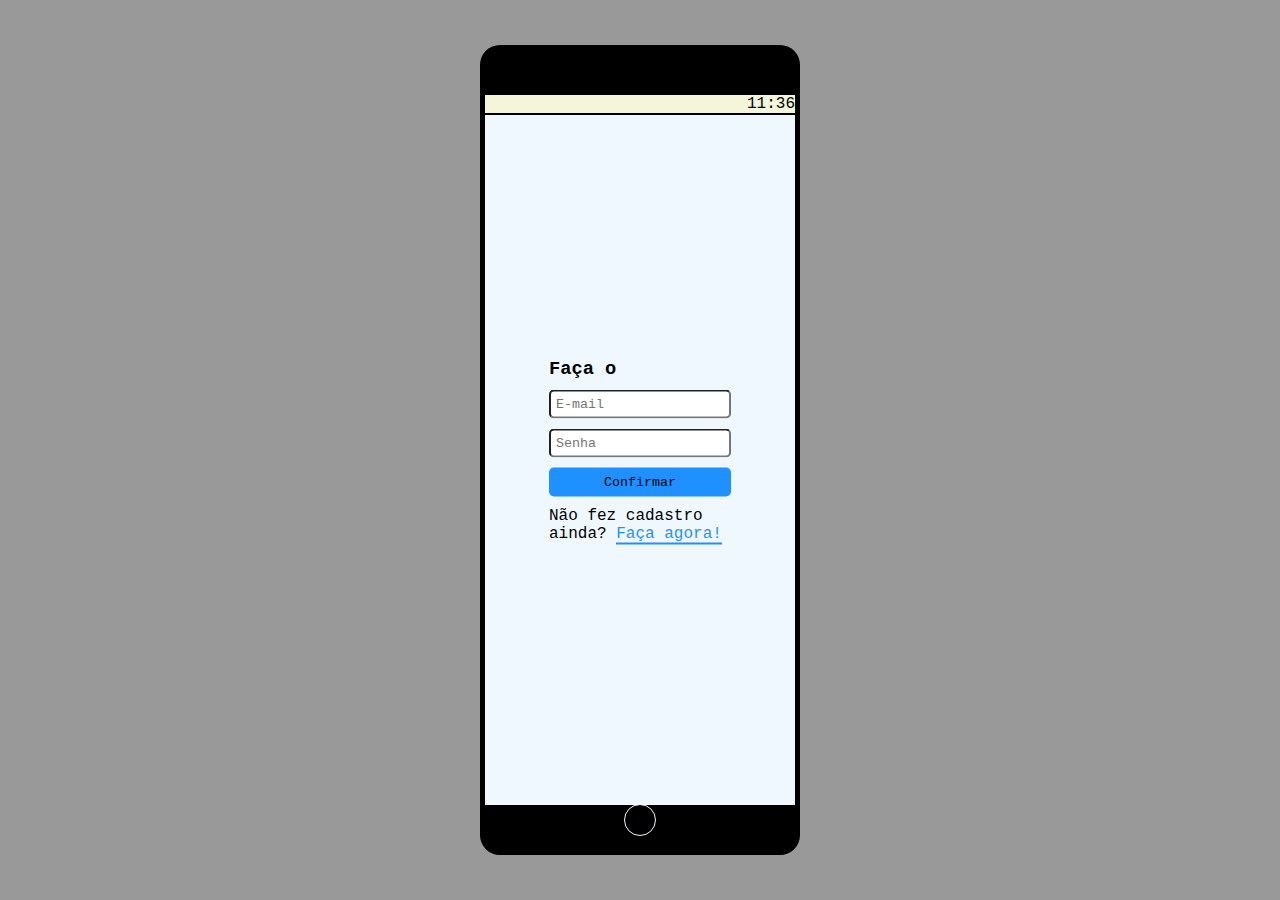
==== index.html @ 7e1d9b8d "Primeiro commit?" ====
<!DOCTYPE html>
<html lang="pt-br">
<head>
    <meta charset="UTF-8">
    <meta name="viewport" content="width=device-width, initial-scale=1.0">
    <link rel="stylesheet" href="assets/css/style.css">
    <link rel="shortcut icon" href="assets/icon/instagram.png" type="image/x-icon">
    <title>Rede Social</title>
</head>
<body>
    <div class="cell">
        <div class="notifications-bar">
            <span class="data-hours"></span>
        </div>  
        <div class="functions">
            <ul class="menu-bar">
                <li class="menu-item"><img src="assets/icon/botao-voltar.png" alt=""></li>
                <li class="menu-item"><img src="assets/icon/botao-home.png" alt=""></li>
            </ul>
            <span class="home"></span>
        </div>
        <div class="aplications">
            <div class="login">
                <h3>Faça o login agora...</h3>
                <form action="assets/php/login.php" class="form-login">
                    <input type="email" name="email" class="inputGroup" placeholder="E-mail">
                    <input type="password" name="senha" class="inputGroup" placeholder="Senha">
                    <button type="submit">Confirmar</button>
                    <p>Não fez cadastro ainda? <span class="regis">Faça agora!</span></p>
                </form>
                <form action="assets/php/registrar.php" class="form-regis">
                    <input type="text" name="name" class="inputGroup" placeholder="Seu nome">
                    <input type="email" name="email" class="inputGroup" placeholder="E-mail">
                    <input type="password" name="senha" class="inputGroup" placeholder="Senha">
                    <button type="submit">Confirmar</button>
                </form>
            </div>
        </div>
    </div>
    <script src="assets/js/index.js"></script>
</body>
</html>
---- assets/css/style.css ----
* {
    margin: 0;
    padding: 0;
    font-family: 'Courier New', Courier, monospace;
    box-sizing: border-box;
    list-style: none;
    text-decoration: none;
}

:root {
    --color-universe: black;
}

body {
    background-color: rgba(0, 0, 0, .4);
}

.cell {
    border: 5px solid var(--color-universe);
    border-top: 50px solid var(--color-universe);
    border-bottom: 50px solid var(--color-universe);
    border-radius: 20px;
    width: 25%;
    height: 90%;
    position: absolute;
    top: 50%;
    left: 50%;
    transform: translate(-50%, -50%);
    background-color: aliceblue;
}

.bar {
    width: 100px;
    height: 3px;
    background-color: white;
    border-radius: 20%;
    position: absolute;
    top: -6%;
    left: 35%;
}

.notifications-bar {
    display: flex;
    justify-content: end;
    border-bottom: 2px solid var(--color-universe);
    background-color: beige;
}

.login {
    position: absolute;
    top: 50%;
    left: 50%;
    transform: translate(-50%, -50%);
    display: flex;
    flex-direction: column;
    gap: 10px;
}

.form-login, .form-regis {
    display: flex;
    flex-direction: column;
    gap: 10px;
    transition: all .6s linear;
}

.form-login button, .form-regis button {
    background-color: dodgerblue;
    border: none;
    border-radius: 5px;
    padding: 7px;
    cursor: pointer;
}

.form-regis {
    display: none;
}

.inputGroup {
    padding: 5px;
    border-radius: 5px;
    outline: none;
}

.regis {
    border-bottom: 2px solid dodgerblue;
    color: dodgerblue;
    cursor: pointer;
}

.functions {
    position: relative;
    top: 97%;
    display: flex;
    justify-content: center;
    align-items: center;
}

.home {
    border: 1px solid aliceblue;
    padding: 15px;
    border-radius: 50%;
    cursor: pointer;
}

.menu-bar {
    position: absolute;
    display: none;
    top: -130%;
    gap: 50px;
    color: black;
}

.menu-item {
    border-radius: 50%;
    cursor: pointer;
}
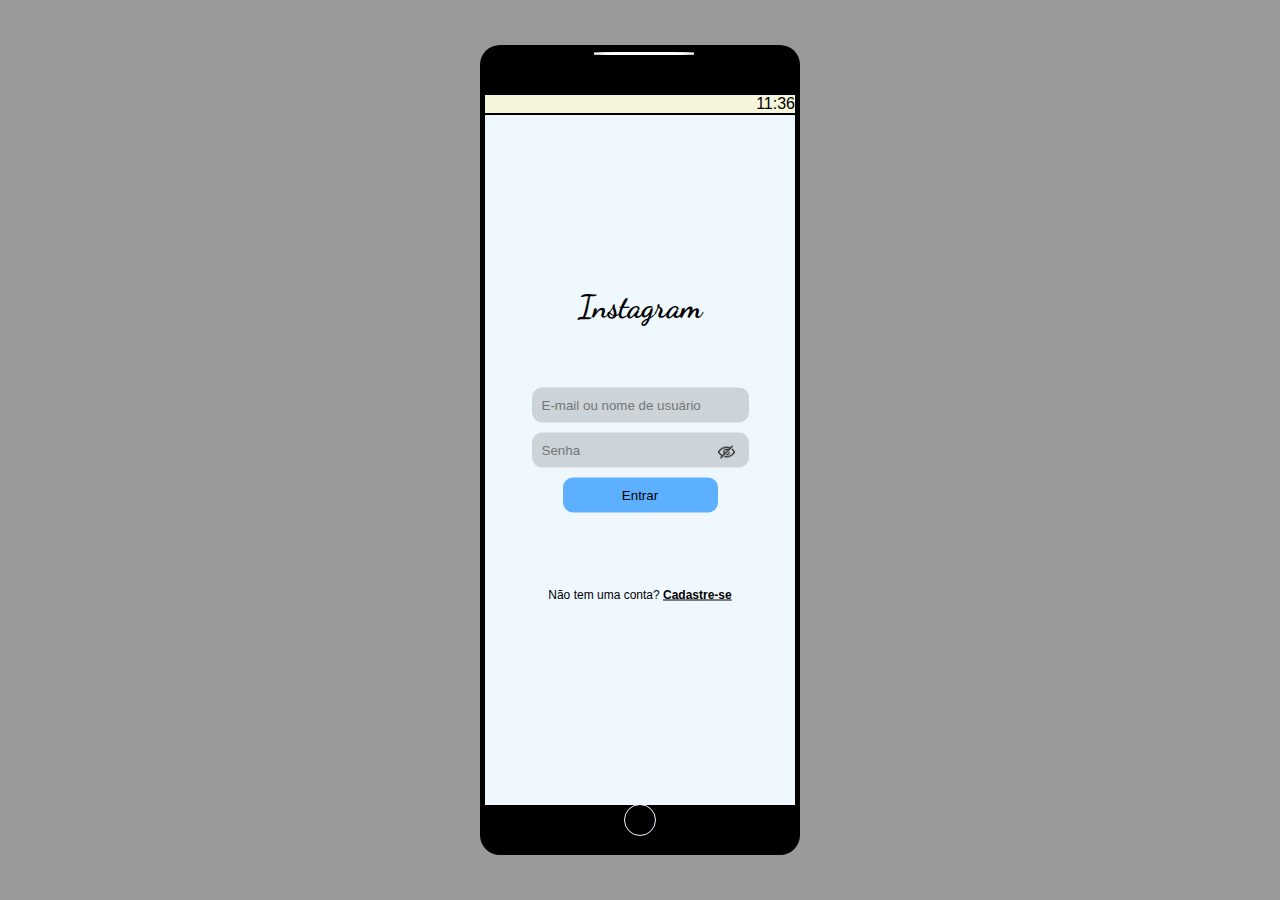
==== commit 0a97fde7: "Implementação do AJAX, PDO e CRUD do chat e do user. Finalização da página inical, faltando apenas a" ====
--- a/index.html
+++ b/index.html
@@ -1,5 +1,6 @@
 <!DOCTYPE html>
 <html lang="pt-br">
+
 <head>
     <meta charset="UTF-8">
     <meta name="viewport" content="width=device-width, initial-scale=1.0">
@@ -7,11 +8,13 @@
     <link rel="shortcut icon" href="assets/icon/instagram.png" type="image/x-icon">
     <title>Rede Social</title>
 </head>
+
 <body>
     <div class="cell">
         <div class="notifications-bar">
             <span class="data-hours"></span>
-        </div>  
+            <span class="bar"></span>
+        </div>
         <div class="functions">
             <ul class="menu-bar">
                 <li class="menu-item"><img src="assets/icon/botao-voltar.png" alt=""></li>
@@ -20,23 +23,57 @@
             <span class="home"></span>
         </div>
         <div class="aplications">
-            <div class="login">
-                <h3>Faça o login agora...</h3>
-                <form action="assets/php/login.php" class="form-login">
-                    <input type="email" name="email" class="inputGroup" placeholder="E-mail">
-                    <input type="password" name="senha" class="inputGroup" placeholder="Senha">
-                    <button type="submit">Confirmar</button>
-                    <p>Não fez cadastro ainda? <span class="regis">Faça agora!</span></p>
+            <div class="insta">
+                <form action="assets/php/crud-user/login.php" class="login-form">
+                    <h2>Instagram</h2>
+                    <input type="text" placeholder="E-mail ou nome de usuário" required>
+                    <input type="password" placeholder="Senha" id="senha" required>
+                    <img src="assets/icon/view-hidden.png" class="show-pass" id="olho" data-show-pass="false">
+                    <input type="submit" value="Entrar">
+                    <div class="cadas">
+                        <p>Não tem uma conta? <strong>Cadastre-se</strong></p>
+                    </div>
                 </form>
-                <form action="assets/php/registrar.php" class="form-regis">
-                    <input type="text" name="name" class="inputGroup" placeholder="Seu nome">
-                    <input type="email" name="email" class="inputGroup" placeholder="E-mail">
-                    <input type="password" name="senha" class="inputGroup" placeholder="Senha">
-                    <button type="submit">Confirmar</button>
+
+                <form action="assets/php/crud-user/inserir.phpk" class="cadas-form">
+                    <section class="name-user active">
+                        <h3>Escolha um nome de usuário</h3>
+                        <p>Você pode alterar o seu nome quando quiser</p>
+                        <br>
+                        <input type="text" placeholder="Nome de usuário" id="username" onkeydown="return preventShift(event)" required>
+                        <br><br>
+                        <button class="next-btn">Avançar</button>
+                    </section>
+                    <section class="password-user">
+                        <h3>Crie uma senha</h3>
+                        <p>Por motivos de segurança, sua senha precisa ter 6 caracteres ou mais.</p>
+                        <br>
+                        <input type="password" placeholder="Senha" pattern=".{6,}" title="A senha deve conter, no mínimo, 6 caracteres" name="password" required>
+                        <br><br>
+                        <button class="prev-btn">Voltar</button>
+                        <button class="next-btn">Avançar</button>
+                    </section>
+                    <section class="email-user">
+                        <h3>Adicionar e-mail</h3>
+                        <p>Você pode alterar o seu e-mail quando quiser</p>
+                        <br>
+                        <input type="text" placeholder="Endereço de email" required>
+                        <br><br>
+                        <button class="prev-btn">Voltar</button>
+                        <button class="next-btn">Avançar</button>
+                    </section>
+                    <section class="last-sect">
+                        <h4>Bem-vindo ao Instagram, <span class="nameuser"></span></h4>
+                        <br>
+                        <button class="prev-btn">Voltar</button>
+                        <button class="finish-btn" type="submit">Concluir o cadastro</button>
+                    </section>
                 </form>
             </div>
         </div>
     </div>
+    <script src="assets/js/jQuery/jquery-3.7.0.min.js"></script>
     <script src="assets/js/index.js"></script>
 </body>
+
 </html>
--- a/assets/css/style.css
+++ b/assets/css/style.css
@@ -1,7 +1,9 @@
+@import url('https://fonts.googleapis.com/css2?family=Dancing+Script:wght@700&display=swap');
+
 * {
     margin: 0;
     padding: 0;
-    font-family: 'Courier New', Courier, monospace;
+    font-family: Arial, Helvetica, sans-serif;
     box-sizing: border-box;
     list-style: none;
     text-decoration: none;
@@ -46,47 +48,6 @@
     background-color: beige;
 }
 
-.login {
-    position: absolute;
-    top: 50%;
-    left: 50%;
-    transform: translate(-50%, -50%);
-    display: flex;
-    flex-direction: column;
-    gap: 10px;
-}
-
-.form-login, .form-regis {
-    display: flex;
-    flex-direction: column;
-    gap: 10px;
-    transition: all .6s linear;
-}
-
-.form-login button, .form-regis button {
-    background-color: dodgerblue;
-    border: none;
-    border-radius: 5px;
-    padding: 7px;
-    cursor: pointer;
-}
-
-.form-regis {
-    display: none;
-}
-
-.inputGroup {
-    padding: 5px;
-    border-radius: 5px;
-    outline: none;
-}
-
-.regis {
-    border-bottom: 2px solid dodgerblue;
-    color: dodgerblue;
-    cursor: pointer;
-}
-
 .functions {
     position: relative;
     top: 97%;
@@ -114,3 +75,154 @@
     border-radius: 50%;
     cursor: pointer;
 }
+
+.login-form,
+.cadas-form {
+    display: flex;
+    flex-direction: column;
+    align-items: center;
+}
+
+.login-form {
+    position: absolute;
+    top: 50%;
+    left: 50%;
+    transform: translate(-50%, -50%);
+
+    width: 100%;
+    gap: 10px;
+}
+
+.login-form h2 {
+    position: absolute;
+    top: -80%;
+
+    font-family: 'Dancing Script', cursive;
+    font-size: 32px;
+}
+
+.login-form input[type="submit"] {
+    background: rgba(30, 144, 255, 0.7);
+    border: none;
+    padding: 10px;
+    cursor: pointer;
+    border-radius: 10px;
+    width: 50%;
+    transition: background .6s linear;
+}
+
+.login-form input[type="submit"]:hover {
+    background: dodgerblue;
+}
+
+.login-form input {
+    width: 70%;
+    border-radius: 10px;
+    border: none;
+    outline: none;
+    padding: 10px;
+    background-color: rgba(0, 0, 0, .15);
+}
+
+.login-form img {
+    position: absolute;
+    top: 45%;
+    left: 75%;
+    cursor: pointer;
+    width: 17px;
+    height: 17px;
+}
+
+.login-form .cadas {
+    position: absolute;
+    top: 160%;
+    font-size: 12px;
+}
+
+.login-form .cadas strong {
+    cursor: pointer;
+    text-decoration: underline;
+}
+
+.cadas-form {
+    display: none;
+}
+
+.cadas-form section {
+    display: none;
+}
+
+.cadas-form section.active {
+    display: block;
+}
+
+.name-user,
+.password-user,
+.email-user,
+.last-sect {
+    text-align: center;
+    gap: 40px;
+}
+
+.name-user p,
+.email-user p,
+.password-user p {
+    font-size: 12px;
+}
+
+.name-user input,
+.email-user input,
+.password-user input {
+    width: 70%;
+    border-radius: 10px;
+    border: none;
+    outline: none;
+    padding: 10px;
+    background-color: rgba(0, 0, 0, .15);
+}
+
+.name-user button,
+.password-user .next-btn,
+.email-user .next-btn {
+    background: rgba(30, 144, 255, 0.7);
+    border: none;
+    padding: 10px;
+    cursor: pointer;
+    border-radius: 10px;
+    width: 25%;
+    transition: background .6s linear;
+}
+
+.last-sect .finish-btn {
+    background: rgba(30, 144, 255, 0.7);
+    border: none;
+    padding: 10px;
+    cursor: pointer;
+    border-radius: 10px;
+    transition: background .6s linear;
+}
+
+.password-user .prev-btn,
+.last-sect .prev-btn,
+.email-user .prev-btn {
+    background: rgba(0, 0, 0, 0.1);
+    border: none;
+    padding: 10px;
+    cursor: pointer;
+    border-radius: 10px;
+    width: 25%;
+    transition: background .6s linear;
+}
+
+.password-user .prev-btn:hover,
+.last-sect .prev-btn:hover,
+.email-user .prev-btn:hover {
+    background: rgba(0, 0, 0, .4);
+}
+
+.name-user button:hover,
+.password-user .next-btn:hover,
+.last-sect .finish-btn:hover,
+.email-user .finish-btn:hover {
+    background: dodgerblue;
+}
